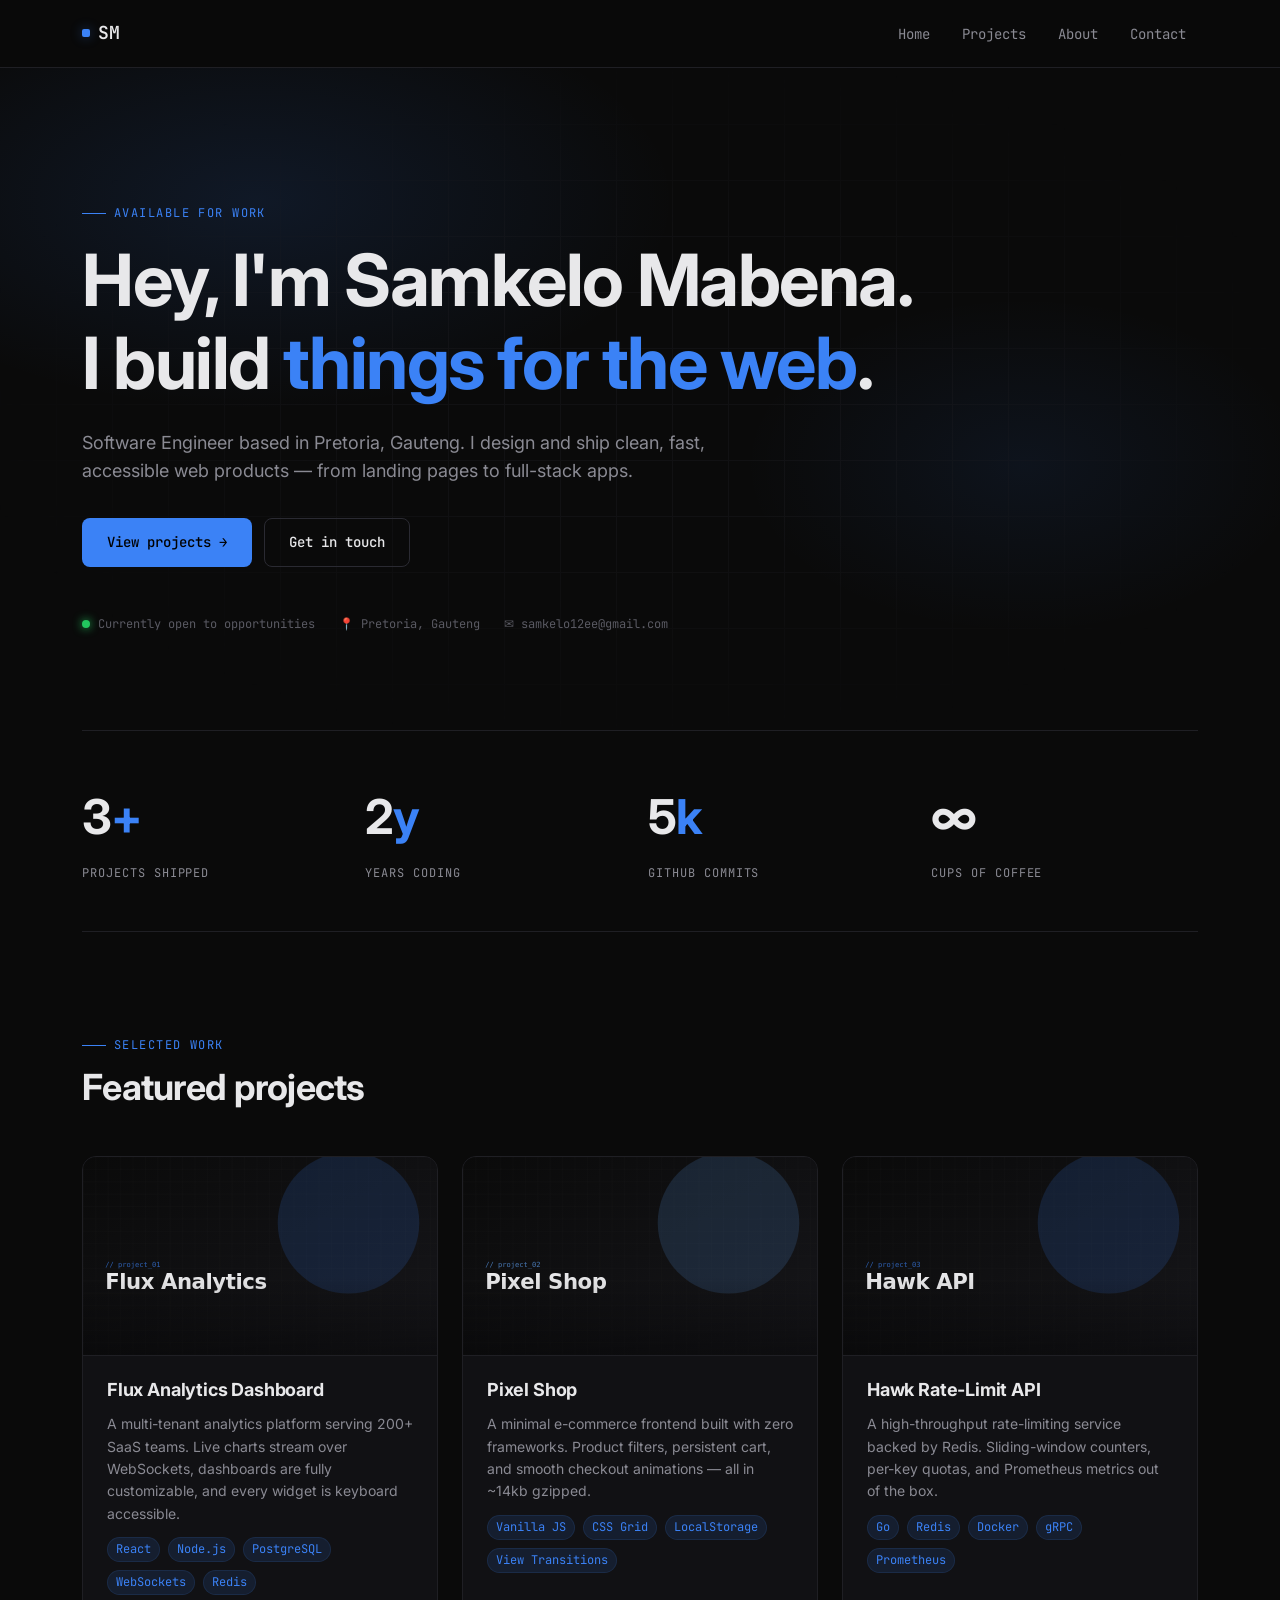
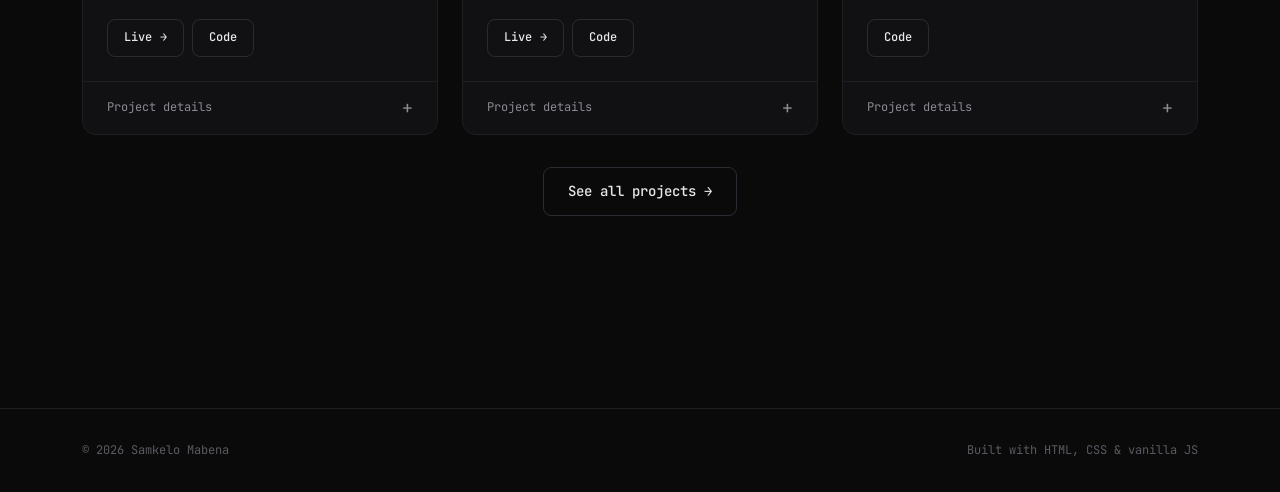
==== index.html @ dc3273b8 "Initail commit" ====
<!DOCTYPE html>
<html lang="en">
<head>
  <meta charset="UTF-8" />
  <meta name="viewport" content="width=device-width, initial-scale=1" />
  <title>Samkelo Mabena — Software Engineer</title>
  <meta name="description" content="Portfolio of Samkelo Mabena, a Full-Stack Developer based in Lisbon, Portugal. Building fast, accessible web products." />
  <link rel="stylesheet" href="/css/styles.css" />
</head>
<body>
  <a href="#main" class="skip-link">Skip to content</a>

  <header class="site-header">
    <div class="container nav">
      <a class="brand" href="/"><span class="brand-dot"></span>SM</a>
      <button class="nav-toggle" aria-label="Toggle navigation" aria-expanded="false" aria-controls="primary-nav">
        <span></span><span></span><span></span>
      </button>
      <ul class="nav-links" id="primary-nav">
        <li><a href="/">Home</a></li>
        <li><a href="/projects">Projects</a></li>
        <li><a href="/about">About</a></li>
        <li><a href="/contact">Contact</a></li>
      </ul>
    </div>
  </header>
  <div class="nav-backdrop" aria-hidden="true"></div>

  <main id="main">
    <!-- Hero -->
    <section class="hero">
      <div class="hero-grid" aria-hidden="true"></div>
      <div class="container hero-inner">
        <span class="eyebrow reveal">Available for work</span>
        <h1 class="reveal">Hey, I'm Samkelo Mabena.<br/>I build <span class="accent">things for the web</span>.</h1>
        <p class="lead reveal">Software Engineer based in Pretoria, Gauteng. I design and ship clean, fast, accessible web products — from landing pages to full-stack apps.</p>
        <div class="hero-cta reveal">
          <a class="btn btn-primary" href="/projects">View projects <span class="arrow">→</span></a>
          <a class="btn btn-ghost" href="/contact">Get in touch</a>
        </div>
        <div class="hero-meta reveal">
          <span><span class="status-dot"></span>Currently open to opportunities</span>
          <span>📍 Pretoria, Gauteng</span>
          <span>✉ samkelo12ee@gmail.com</span>
        </div>
      </div>
    </section>

    <!-- Stats -->
    <section class="container">
      <div class="stats reveal">
        <div><div class="stat-num">3<span class="accent">+</span></div><div class="stat-label">Projects shipped</div></div>
        <div><div class="stat-num">2<span class="accent">y</span></div><div class="stat-label">Years coding</div></div>
        <div><div class="stat-num">5<span class="accent">k</span></div><div class="stat-label">GitHub commits</div></div>
        <div><div class="stat-num">∞</div><div class="stat-label">Cups of coffee</div></div>
      </div>
    </section>

    <!-- Featured projects -->
    <section class="section">
      <div class="container">
        <div class="section-head reveal">
          <span class="eyebrow">Selected work</span>
          <h2>Featured projects</h2>
        </div>
        <div class="projects-grid" id="featured-projects"></div>
        <div style="margin-top: var(--space-6); text-align: center;" class="reveal">
          <a class="btn btn-ghost" href="/projects">See all projects <span class="arrow">→</span></a>
        </div>
      </div>
    </section>
  </main>

  <footer class="site-footer">
    <div class="container">
      <span>© <span id="year"></span> Samkelo Mabena</span>
      <span>Built with HTML, CSS &amp; vanilla JS</span>
    </div>
  </footer>

  <script src="/js/projects.js"></script>
  <script src="/js/render-projects.js"></script>
  <script src="/js/main.js"></script>
</body>
</html>
---- css/styles.css ----
@import url('./variables.css');
@import url('https://fonts.googleapis.com/css2?family=Inter:wght@400;500;600;700&family=JetBrains+Mono:wght@400;500;600&display=swap');

/* ==========================================================================
   Reset & base
   ========================================================================== */
*, *::before, *::after { box-sizing: border-box; }
* { margin: 0; }
html { scroll-behavior: smooth; -webkit-text-size-adjust: 100%; }
body {
  font-family: var(--font-sans);
  font-size: var(--fs-base);
  line-height: var(--lh-normal);
  color: var(--color-text);
  background: var(--color-bg);
  min-height: 100vh;
  -webkit-font-smoothing: antialiased;
  text-rendering: optimizeLegibility;
}
img, svg, video { display: block; max-width: 100%; height: auto; }
button { font: inherit; cursor: pointer; border: none; background: none; color: inherit; }
a { color: var(--color-accent); text-decoration: none; transition: color var(--dur-fast) var(--ease-out); }
a:hover { color: var(--color-accent-hover); }
input, textarea, select { font: inherit; color: inherit; }
:focus-visible {
  outline: 2px solid var(--color-accent);
  outline-offset: 2px;
  border-radius: var(--radius-sm);
}

/* Skip link */
.skip-link {
  position: absolute; left: -9999px; top: 0;
  background: var(--color-accent); color: #000;
  padding: var(--space-3) var(--space-4);
  font-weight: var(--fw-semibold);
  z-index: 1000;
}
.skip-link:focus { left: var(--space-4); top: var(--space-4); }

/* Container */
.container {
  width: 100%;
  max-width: var(--container-max);
  margin-inline: auto;
  padding-inline: var(--container-px);
}

/* ==========================================================================
   Typography helpers
   ========================================================================== */
.mono { font-family: var(--font-mono); }
.eyebrow {
  font-family: var(--font-mono);
  font-size: var(--fs-xs);
  text-transform: uppercase;
  letter-spacing: 0.12em;
  color: var(--color-accent);
  display: inline-flex;
  align-items: center;
  gap: var(--space-2);
}
.eyebrow::before {
  content: '';
  width: 24px; height: 1px; background: var(--color-accent);
}
h1, h2, h3, h4 { line-height: var(--lh-tight); font-weight: var(--fw-bold); letter-spacing: -0.02em; }
h1 { font-size: var(--fs-4xl); }
h2 { font-size: var(--fs-2xl); }
h3 { font-size: var(--fs-lg); letter-spacing: -0.01em; }
.section { padding-block: var(--space-9); }
.section-head { margin-bottom: var(--space-7); }
.section-head h2 { margin-top: var(--space-3); }

/* ==========================================================================
   Header / Nav
   ========================================================================== */
.site-header {
  position: sticky; top: 0; z-index: 50;
  height: var(--header-h);
  background: rgba(10,10,10,0.75);
  backdrop-filter: saturate(180%) blur(12px);
  -webkit-backdrop-filter: saturate(180%) blur(12px);
  border-bottom: 1px solid var(--color-border);
}
.nav {
  height: 100%;
  display: flex; align-items: center; justify-content: space-between;
}
.brand {
  font-family: var(--font-mono);
  font-weight: var(--fw-semibold);
  color: var(--color-text);
  font-size: var(--fs-md);
  display: inline-flex; align-items: center; gap: var(--space-2);
}
.brand-dot { width: 8px; height: 8px; border-radius: 2px; background: var(--color-accent); box-shadow: 0 0 12px var(--color-accent-glow); }
.nav-links { display: flex; align-items: center; gap: var(--space-2); list-style: none; padding: 0; }
.nav-links a {
  color: var(--color-text-muted);
  font-size: var(--fs-sm);
  padding: var(--space-2) var(--space-3);
  border-radius: var(--radius-sm);
  font-family: var(--font-mono);
  position: relative;
  transition: color var(--dur-fast) var(--ease-out);
}
.nav-links a:hover { color: var(--color-text); }
.nav-links a.active { color: var(--color-accent); }
.nav-links a.active::after {
  content: ''; position: absolute; left: var(--space-3); right: var(--space-3); bottom: 2px;
  height: 1px; background: var(--color-accent);
}
.nav-toggle { display: none; padding: var(--space-2); border-radius: var(--radius-sm); }
.nav-toggle span {
  display: block; width: 22px; height: 2px; background: var(--color-text); margin: 4px 0;
  transition: transform var(--dur-base) var(--ease-out), opacity var(--dur-base) var(--ease-out);
}
.nav-toggle[aria-expanded="true"] span:nth-child(1) { transform: translateY(6px) rotate(45deg); }
.nav-toggle[aria-expanded="true"] span:nth-child(2) { opacity: 0; }
.nav-toggle[aria-expanded="true"] span:nth-child(3) { transform: translateY(-6px) rotate(-45deg); }

/* Mobile drawer */
.nav-backdrop {
  position: fixed; inset: 0; background: rgba(0,0,0,0.6);
  opacity: 0; pointer-events: none;
  transition: opacity var(--dur-base) var(--ease-out);
  z-index: 40;
}
.nav-backdrop.open { opacity: 1; pointer-events: auto; }

@media (max-width: 760px) {
  .nav-toggle { display: block; }
  .nav-links {
    position: fixed; top: 0; right: 0; bottom: 0;
    width: min(80vw, 320px);
    background: var(--color-surface);
    border-left: 1px solid var(--color-border);
    flex-direction: column;
    align-items: stretch;
    padding: calc(var(--header-h) + var(--space-4)) var(--space-5) var(--space-5);
    gap: var(--space-1);
    transform: translateX(100%);
    transition: transform var(--dur-base) var(--ease-out);
    z-index: 45;
  }
  .nav-links.open { transform: translateX(0); }
  .nav-links a { padding: var(--space-4); font-size: var(--fs-base); }
}

/* ==========================================================================
   Buttons
   ========================================================================== */
.btn {
  display: inline-flex; align-items: center; gap: var(--space-2);
  padding: var(--space-3) var(--space-5);
  border-radius: var(--radius-md);
  font-family: var(--font-mono);
  font-size: var(--fs-sm);
  font-weight: var(--fw-medium);
  transition: transform var(--dur-fast) var(--ease-out),
              background var(--dur-fast) var(--ease-out),
              box-shadow var(--dur-base) var(--ease-out),
              color var(--dur-fast) var(--ease-out);
  border: 1px solid transparent;
  white-space: nowrap;
}
.btn-primary { background: var(--color-accent); color: #000; }
.btn-primary:hover { background: var(--color-accent-hover); color: #000; transform: translateY(-1px); box-shadow: var(--shadow-glow); }
.btn-ghost { background: transparent; color: var(--color-text); border-color: var(--color-border-strong); }
.btn-ghost:hover { border-color: var(--color-accent); color: var(--color-accent); transform: translateY(-1px); }
.btn-sm { padding: var(--space-2) var(--space-4); font-size: var(--fs-xs); }
.btn .arrow { transition: transform var(--dur-base) var(--ease-out); }
.btn:hover .arrow { transform: translateX(3px); }

/* ==========================================================================
   Hero
   ========================================================================== */
.hero {
  position: relative;
  padding-block: var(--space-10) var(--space-9);
  overflow: hidden;
}
.hero::before {
  content: '';
  position: absolute; inset: 0;
  background:
    radial-gradient(600px 300px at 20% 20%, var(--color-accent-dim), transparent 70%),
    radial-gradient(400px 240px at 80% 60%, rgba(59,130,246,0.08), transparent 70%);
  pointer-events: none;
}
.hero-grid {
  position: absolute; inset: 0;
  background-image:
    linear-gradient(var(--color-border) 1px, transparent 1px),
    linear-gradient(90deg, var(--color-border) 1px, transparent 1px);
  background-size: 56px 56px;
  mask-image: radial-gradient(ellipse at center, #000 30%, transparent 75%);
  -webkit-mask-image: radial-gradient(ellipse at center, #000 30%, transparent 75%);
  opacity: 0.35;
  pointer-events: none;
}
.hero-inner { position: relative; }
.hero h1 { margin-top: var(--space-4); }
.hero h1 .accent { color: var(--color-accent); }
.hero .lead {
  margin-top: var(--space-5);
  max-width: 640px;
  color: var(--color-text-muted);
  font-size: var(--fs-md);
}
.hero-cta { margin-top: var(--space-6); display: flex; gap: var(--space-3); flex-wrap: wrap; }
.hero-meta {
  margin-top: var(--space-7);
  display: flex; flex-wrap: wrap; gap: var(--space-5);
  font-family: var(--font-mono); font-size: var(--fs-xs);
  color: var(--color-text-dim);
}
.hero-meta span { display: inline-flex; align-items: center; gap: var(--space-2); }
.status-dot { width: 8px; height: 8px; border-radius: 50%; background: #22c55e; box-shadow: 0 0 10px #22c55e; }

/* ==========================================================================
   Stats
   ========================================================================== */
.stats {
  display: grid; gap: var(--space-4);
  grid-template-columns: repeat(auto-fit, minmax(180px, 1fr));
  border-top: 1px solid var(--color-border);
  border-bottom: 1px solid var(--color-border);
  padding-block: var(--space-7);
}
.stat-num { font-size: var(--fs-3xl); font-weight: var(--fw-bold); letter-spacing: -0.03em; color: var(--color-text); }
.stat-num .accent { color: var(--color-accent); }
.stat-label { font-family: var(--font-mono); font-size: var(--fs-xs); color: var(--color-text-muted); margin-top: var(--space-2); text-transform: uppercase; letter-spacing: 0.08em; }

/* ==========================================================================
   Project cards
   ========================================================================== */
.projects-grid {
  display: grid; gap: var(--space-5);
  grid-template-columns: repeat(auto-fit, minmax(320px, 1fr));
}
.project-card {
  background: var(--color-surface);
  border: 1px solid var(--color-border);
  border-radius: var(--radius-lg);
  overflow: hidden;
  display: flex; flex-direction: column;
  transition: transform var(--dur-base) var(--ease-out),
              border-color var(--dur-base) var(--ease-out),
              box-shadow var(--dur-base) var(--ease-out);
}
.project-card:hover {
  transform: translateY(-4px);
  border-color: var(--color-border-strong);
  box-shadow: var(--shadow-md);
}
.project-thumb {
  aspect-ratio: 16/9;
  background: var(--color-surface-2);
  background-size: cover; background-position: center;
  border-bottom: 1px solid var(--color-border);
  position: relative;
  overflow: hidden;
}
.project-thumb::after {
  content: ''; position: absolute; inset: 0;
  background: linear-gradient(180deg, transparent 60%, rgba(0,0,0,0.4));
}
.project-body { padding: var(--space-5); display: flex; flex-direction: column; gap: var(--space-3); flex: 1; }
.project-title { font-size: var(--fs-md); }
.project-desc { color: var(--color-text-muted); font-size: var(--fs-sm); }
.tags { display: flex; flex-wrap: wrap; gap: var(--space-2); }
.tag {
  font-family: var(--font-mono);
  font-size: var(--fs-xs);
  padding: 2px 8px;
  border-radius: var(--radius-pill);
  background: var(--color-accent-dim);
  color: var(--color-accent);
  border: 1px solid var(--color-accent-dim);
}
.project-actions { display: flex; gap: var(--space-2); flex-wrap: wrap; margin-top: auto; padding-top: var(--space-3); }

/* Collapsible details */
.project-details { border-top: 1px solid var(--color-border); }
.project-details summary {
  list-style: none;
  cursor: pointer;
  padding: var(--space-3) var(--space-5);
  font-family: var(--font-mono); font-size: var(--fs-xs);
  color: var(--color-text-muted);
  display: flex; justify-content: space-between; align-items: center;
  transition: color var(--dur-fast) var(--ease-out);
}
.project-details summary::-webkit-details-marker { display: none; }
.project-details summary::after { content: '+'; font-size: var(--fs-md); transition: transform var(--dur-base) var(--ease-out); }
.project-details[open] summary::after { transform: rotate(45deg); color: var(--color-accent); }
.project-details summary:hover { color: var(--color-text); }
.project-details-body {
  padding: 0 var(--space-5) var(--space-5);
  color: var(--color-text-muted); font-size: var(--fs-sm);
  display: flex; flex-direction: column; gap: var(--space-3);
}
.project-details-body ul { padding-left: var(--space-5); }
.project-details-body video { border-radius: var(--radius-md); border: 1px solid var(--color-border); }

/* ==========================================================================
   Filters
   ========================================================================== */
.filters {
  display: flex; flex-wrap: wrap; gap: var(--space-2);
  margin-bottom: var(--space-6);
}
.filter-btn {
  padding: var(--space-2) var(--space-4);
  font-family: var(--font-mono); font-size: var(--fs-xs);
  border: 1px solid var(--color-border);
  border-radius: var(--radius-pill);
  color: var(--color-text-muted);
  text-transform: uppercase; letter-spacing: 0.08em;
  transition: all var(--dur-fast) var(--ease-out);
}
.filter-btn:hover { color: var(--color-text); border-color: var(--color-border-strong); }
.filter-btn[aria-pressed="true"] {
  color: var(--color-accent); border-color: var(--color-accent); background: var(--color-accent-dim);
}

/* ==========================================================================
   About
   ========================================================================== */
.about-grid {
  display: grid; gap: var(--space-7);
  grid-template-columns: minmax(0, 1fr);
}
@media (min-width: 880px) {
  .about-grid { grid-template-columns: 1.4fr 1fr; }
}
.bio p + p { margin-top: var(--space-4); }
.bio p { color: var(--color-text-muted); }

.skill { margin-bottom: var(--space-4); }
.skill-head { display: flex; justify-content: space-between; font-family: var(--font-mono); font-size: var(--fs-xs); color: var(--color-text-muted); margin-bottom: var(--space-2); }
.skill-bar { height: 6px; background: var(--color-surface-2); border-radius: var(--radius-pill); overflow: hidden; border: 1px solid var(--color-border); }
.skill-fill {
  height: 100%; background: linear-gradient(90deg, var(--color-accent), var(--color-accent-hover));
  border-radius: var(--radius-pill);
  width: 0; transition: width 1.2s var(--ease-out);
}

.timeline { position: relative; padding-left: var(--space-5); border-left: 1px solid var(--color-border); }
.timeline-item { position: relative; padding-bottom: var(--space-6); }
.timeline-item::before {
  content: ''; position: absolute; left: calc(var(--space-5) * -1 - 5px); top: 6px;
  width: 10px; height: 10px; border-radius: 50%;
  background: var(--color-bg); border: 2px solid var(--color-accent);
}
.timeline-date { font-family: var(--font-mono); font-size: var(--fs-xs); color: var(--color-accent); }
.timeline-title { font-size: var(--fs-base); font-weight: var(--fw-semibold); margin-top: var(--space-1); }
.timeline-sub { color: var(--color-text-muted); font-size: var(--fs-sm); }

/* ==========================================================================
   Contact
   ========================================================================== */
.contact-grid {
  display: grid; gap: var(--space-7);
  grid-template-columns: minmax(0, 1fr);
}
@media (min-width: 880px) {
  .contact-grid { grid-template-columns: 1.5fr 1fr; }
}
.form-row { display: flex; flex-direction: column; gap: var(--space-2); margin-bottom: var(--space-4); }
.form-row label { font-family: var(--font-mono); font-size: var(--fs-xs); color: var(--color-text-muted); text-transform: uppercase; letter-spacing: 0.08em; }
.form-row input, .form-row textarea {
  background: var(--color-surface);
  border: 1px solid var(--color-border);
  border-radius: var(--radius-md);
  padding: var(--space-3) var(--space-4);
  color: var(--color-text);
  transition: border-color var(--dur-fast) var(--ease-out), background var(--dur-fast) var(--ease-out);
}
.form-row textarea { resize: vertical; min-height: 140px; }
.form-row input:focus, .form-row textarea:focus { border-color: var(--color-accent); outline: none; background: var(--color-surface-2); }
.form-status { font-family: var(--font-mono); font-size: var(--fs-xs); margin-top: var(--space-3); min-height: 1.2em; }
.form-status.success { color: #22c55e; }
.form-status.error { color: var(--color-danger); }

.contact-info {
  background: var(--color-surface);
  border: 1px solid var(--color-border);
  border-radius: var(--radius-lg);
  padding: var(--space-6);
}
.info-item { padding: var(--space-3) 0; border-bottom: 1px solid var(--color-border); }
.info-item:last-child { border-bottom: none; }
.info-label { font-family: var(--font-mono); font-size: var(--fs-xs); color: var(--color-text-dim); text-transform: uppercase; letter-spacing: 0.08em; }
.info-value { margin-top: var(--space-1); color: var(--color-text); word-break: break-word; }
.socials { display: flex; gap: var(--space-3); margin-top: var(--space-5); }
.social-link {
  width: 40px; height: 40px; display: inline-flex; align-items: center; justify-content: center;
  border: 1px solid var(--color-border); border-radius: var(--radius-md);
  color: var(--color-text-muted);
  transition: all var(--dur-fast) var(--ease-out);
}
.social-link:hover { color: var(--color-accent); border-color: var(--color-accent); transform: translateY(-2px); }

/* ==========================================================================
   Footer
   ========================================================================== */
.site-footer {
  border-top: 1px solid var(--color-border);
  padding-block: var(--space-6);
  margin-top: var(--space-9);
  color: var(--color-text-dim);
  font-family: var(--font-mono); font-size: var(--fs-xs);
}
.site-footer .container { display: flex; justify-content: space-between; flex-wrap: wrap; gap: var(--space-3); }

/* ==========================================================================
   Reveal animations
   ========================================================================== */
.reveal {
  opacity: 0; transform: translateY(20px);
  transition: opacity var(--dur-slow) var(--ease-out), transform var(--dur-slow) var(--ease-out);
}
.reveal.visible { opacity: 1; transform: none; }

@media (prefers-reduced-motion: reduce) {
  *, *::before, *::after { animation: none !important; transition: none !important; }
  html { scroll-behavior: auto; }
  .reveal { opacity: 1; transform: none; }
}

/* ==========================================================================
   Responsive polish
   ========================================================================== */
@media (max-width: 760px) {
  h1 { font-size: clamp(2rem, 9vw, 2.75rem); }
  h2 { font-size: clamp(1.5rem, 6vw, 2rem); }
  .section { padding-block: var(--space-7); }
  .hero { padding-block: var(--space-7) var(--space-8); }
  .hero-meta { flex-wrap: wrap; gap: var(--space-3); font-size: var(--fs-xs); }
  .hero-cta { flex-wrap: wrap; gap: var(--space-3); }
  .hero-cta .btn { flex: 1 1 auto; justify-content: center; }
  .stats { grid-template-columns: repeat(2, minmax(0,1fr)); gap: var(--space-3); }
  .stat-num { font-size: var(--fs-2xl); }
  .projects-grid { grid-template-columns: minmax(0,1fr); }
  .filters { gap: var(--space-2); overflow-x: auto; flex-wrap: nowrap; padding-bottom: var(--space-2); -webkit-overflow-scrolling: touch; }
  .filter-btn { flex: 0 0 auto; }
  .timeline { padding-left: var(--space-4); }
  .site-footer .container { justify-content: center; text-align: center; }
}

@media (max-width: 420px) {
  :root { --container-px: 1rem; }
  .stats { grid-template-columns: minmax(0,1fr); }
  .contact-info { padding: var(--space-5); }
}
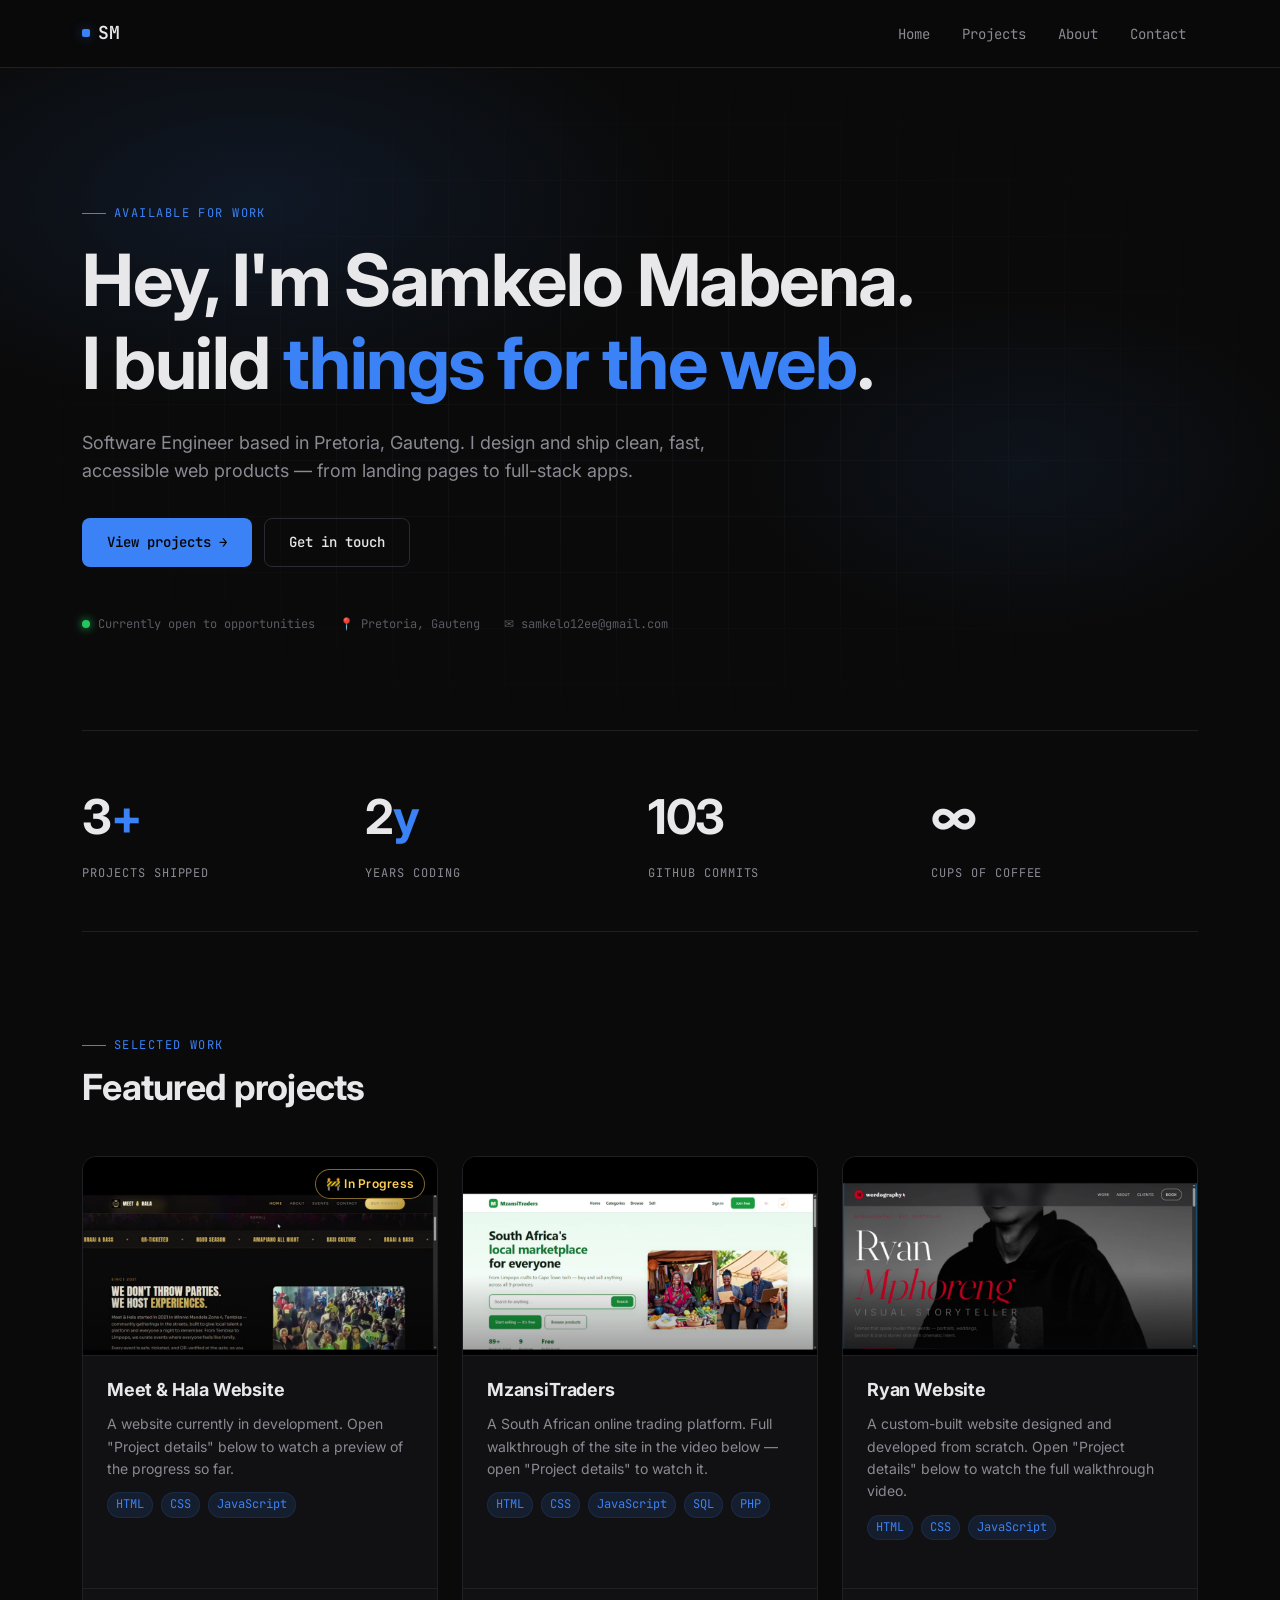
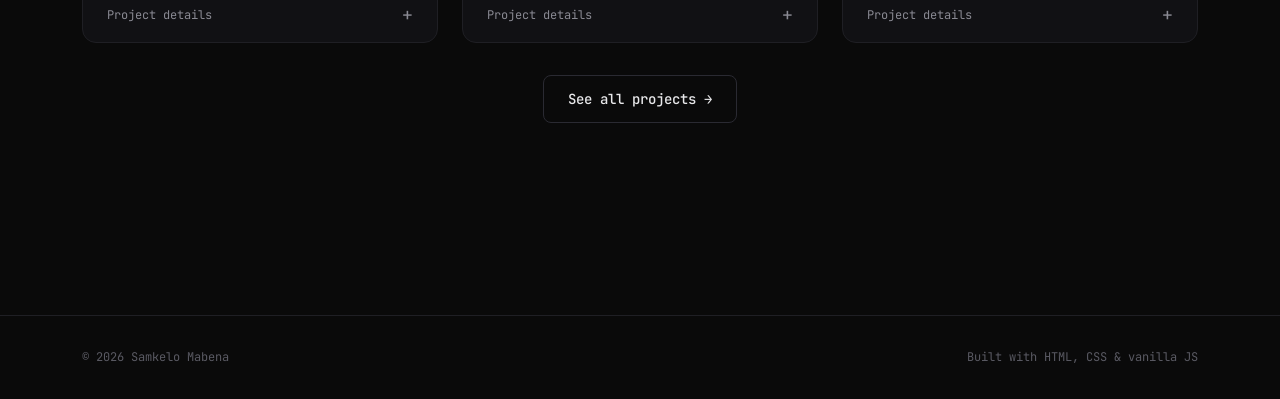
==== commit a8cb2fff: "Fixed my commit error" ====
--- a/index.html
+++ b/index.html
@@ -51,7 +51,7 @@
       <div class="stats reveal">
         <div><div class="stat-num">3<span class="accent">+</span></div><div class="stat-label">Projects shipped</div></div>
         <div><div class="stat-num">2<span class="accent">y</span></div><div class="stat-label">Years coding</div></div>
-        <div><div class="stat-num">5<span class="accent">k</span></div><div class="stat-label">GitHub commits</div></div>
+        <div><div class="stat-num">103<span class="accent"></span></div><div class="stat-label">GitHub commits</div></div>
         <div><div class="stat-num">∞</div><div class="stat-label">Cups of coffee</div></div>
       </div>
     </section>
--- a/css/styles.css
+++ b/css/styles.css
@@ -456,3 +456,62 @@
   .stats { grid-template-columns: minmax(0,1fr); }
   .contact-info { padding: var(--space-5); }
 }
+
+/* ==== About photo & links (added) ==== */
+.about-photo {
+  display: block;
+  width: 240px;
+  max-width: 100%;
+  aspect-ratio: 4 / 5;
+  object-fit: cover;
+  border-radius: var(--radius-lg, 16px);
+  border: 1px solid var(--color-border);
+  margin-bottom: var(--space-5);
+  box-shadow: 0 8px 30px rgba(0, 0, 0, 0.25);
+}
+@media (min-width: 640px) {
+  .about-photo { width: 280px; }
+}
+
+.links-list {
+  list-style: none;
+  padding: 0;
+  margin: 0;
+  display: grid;
+  gap: var(--space-2);
+}
+.links-list a {
+  display: flex;
+  align-items: center;
+  gap: var(--space-2);
+  padding: var(--space-3) var(--space-4);
+  border: 1px solid var(--color-border);
+  border-radius: var(--radius-md, 10px);
+  color: var(--color-text-muted);
+  text-decoration: none;
+  font-size: var(--fs-sm);
+  transition: border-color var(--dur-base, .2s) var(--ease-out, ease), color var(--dur-base, .2s) var(--ease-out, ease), transform var(--dur-base, .2s) var(--ease-out, ease);
+}
+.links-list a:hover {
+  color: var(--color-text);
+  border-color: var(--color-accent);
+  transform: translateX(4px);
+}
+
+/* ==== In-progress status badge (added) ==== */
+.project-thumb { position: relative; }
+.status-badge {
+  position: absolute;
+  top: var(--space-3, 12px);
+  right: var(--space-3, 12px);
+  z-index: 1;
+  padding: 4px 10px;
+  font-size: var(--fs-xs, 0.75rem);
+  font-weight: 600;
+  letter-spacing: 0.02em;
+  color: #ffce54;
+  background: rgba(0, 0, 0, 0.65);
+  border: 1px solid rgba(255, 206, 84, 0.5);
+  border-radius: 999px;
+  backdrop-filter: blur(4px);
+}
